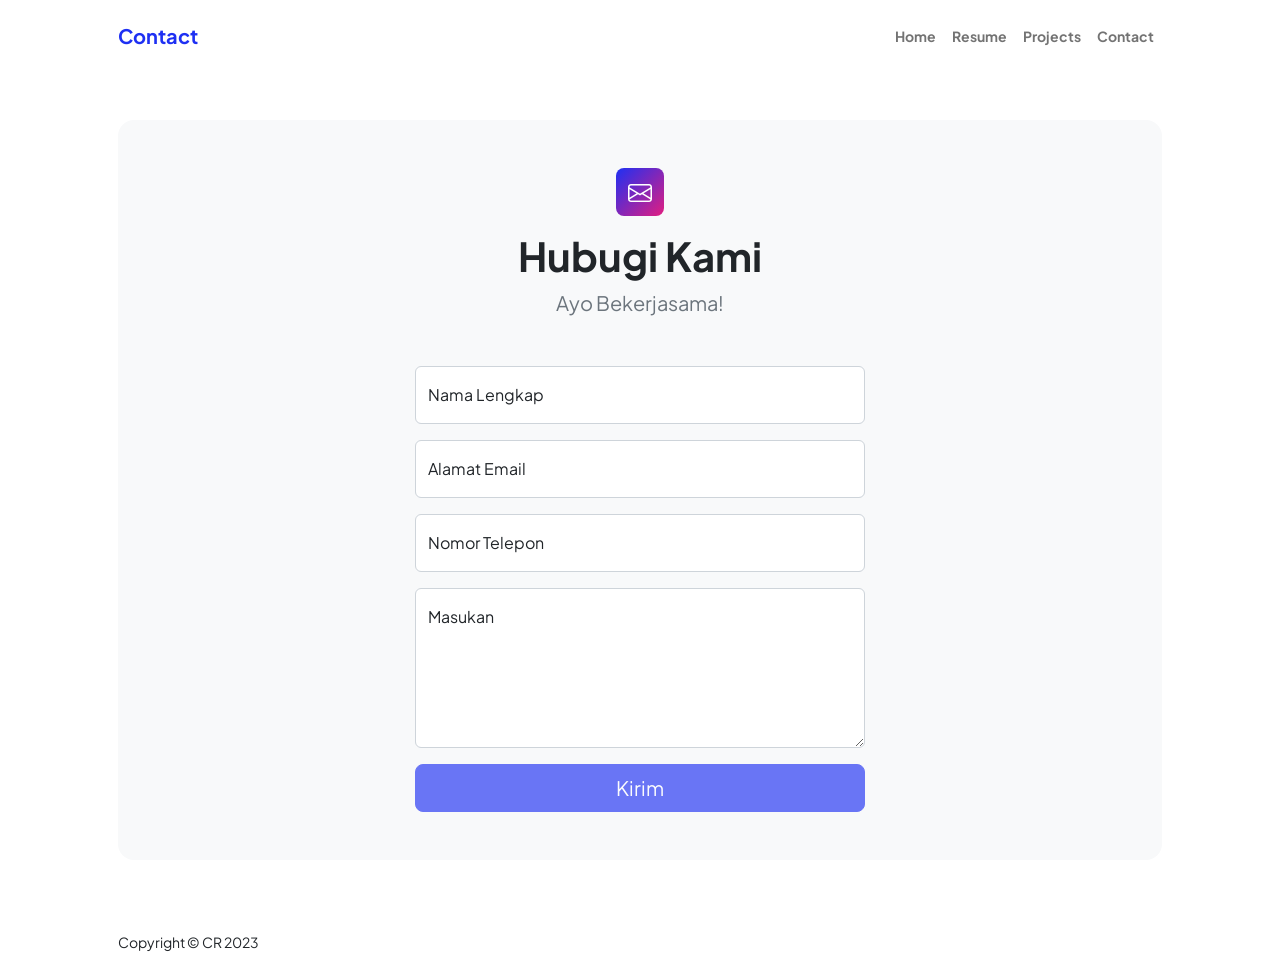
==== contact.html @ df4d93f1 "v1" ====
<!DOCTYPE html>
<html lang="en">
    <head>
        <meta charset="utf-8" />
        <meta name="viewport" content="width=device-width, initial-scale=1, shrink-to-fit=no" />
        <meta name="description" content />
        <meta name="author" content />
        <title>Contact</title>
        <!-- Favicon-->
        <link rel="icon" type="image/x-icon" href="[data-uri]" />
        <!-- Custom Google font-->
        <link rel="preconnect" href="https://fonts.googleapis.com" />
        <link rel="preconnect" href="https://fonts.gstatic.com" crossorigin />
        <link href="https://fonts.googleapis.com/css2?family=Plus+Jakarta+Sans:wght@100;200;300;400;500;600;700;800;900&amp;display=swap" rel="stylesheet" />
        <!-- Bootstrap icons-->
        <link href="https://cdn.jsdelivr.net/npm/bootstrap-icons@1.8.1/font/bootstrap-icons.css" rel="stylesheet" />
        <!-- Core theme CSS (includes Bootstrap)-->
        <link href="css/styles.css" rel="stylesheet" />
    </head>
    <body class="d-flex flex-column">
        <main class="flex-shrink-0">
            <!-- Navigation-->
            <nav class="navbar navbar-expand-lg navbar-light bg-white py-3">
                <div class="container px-5">
                    <a class="navbar-brand" href="index.html"><span class="fw-bolder text-primary">Contact</span></a>
                    <button class="navbar-toggler" type="button" data-bs-toggle="collapse" data-bs-target="#navbarSupportedContent" aria-controls="navbarSupportedContent" aria-expanded="false" aria-label="Toggle navigation"><span class="navbar-toggler-icon"></span></button>
                    <div class="collapse navbar-collapse" id="navbarSupportedContent">
                        <ul class="navbar-nav ms-auto mb-2 mb-lg-0 small fw-bolder">
                            <li class="nav-item"><a class="nav-link" href="index.html">Home</a></li>
                            <li class="nav-item"><a class="nav-link" href="resume.html">Resume</a></li>
                            <li class="nav-item"><a class="nav-link" href="projects.html">Projects</a></li>
                            <li class="nav-item"><a class="nav-link" href="contact.html">Contact</a></li>
                        </ul>
                    </div>
                </div>
            </nav>
            <!-- Page content-->
            <section class="py-5">
                <div class="container px-5">
                    <!-- Contact form-->
                    <div class="bg-light rounded-4 py-5 px-4 px-md-5">
                        <div class="text-center mb-5">
                            <div class="feature bg-primary bg-gradient-primary-to-secondary text-white rounded-3 mb-3"><i class="bi bi-envelope"></i></div>
                            <h1 class="fw-bolder">Hubugi Kami</h1>
                            <p class="lead fw-normal text-muted mb-0">Ayo Bekerjasama!</p>
                        </div>
                        <div class="row gx-5 justify-content-center">
                            <div class="col-lg-8 col-xl-6">
                                <!-- * * * * * * * * * * * * * * *-->
                                <!-- * * SB Forms Contact Form * *-->
                                <!-- * * * * * * * * * * * * * * *-->
                                <!-- This form is pre-integrated with SB Forms.-->
                                <!-- To make this form functional, sign up at-->
                                <!-- https://startbootstrap.com/solution/contact-forms-->
                                <!-- to get an API token!-->
                                <form id="contactForm" data-sb-form-api-token="API_TOKEN">
                                    <!-- Name input-->
                                    <div class="form-floating mb-3">
                                        <input class="form-control" id="name" type="text" placeholder="Enter your name..." data-sb-validations="required" />
                                        <label for="name">Nama Lengkap</label>
                                        <div class="invalid-feedback" data-sb-feedback="name:required">A name is required.</div>
                                    </div>
                                    <!-- Email address input-->
                                    <div class="form-floating mb-3">
                                        <input class="form-control" id="email" type="email" placeholder="name@example.com" data-sb-validations="required,email" />
                                        <label for="email"> Alamat Email </label>
                                        <div class="invalid-feedback" data-sb-feedback="email:required">An email is required.</div>
                                        <div class="invalid-feedback" data-sb-feedback="email:email">Email is not valid.</div>
                                    </div>
                                    <!-- Phone number input-->
                                    <div class="form-floating mb-3">
                                        <input class="form-control" id="phone" type="tel" placeholder="(123) 456-7890" data-sb-validations="required" />
                                        <label for="phone">Nomor Telepon</label>
                                        <div class="invalid-feedback" data-sb-feedback="phone:required">A phone number is required.</div>
                                    </div>
                                    <!-- Message input-->
                                    <div class="form-floating mb-3">
                                        <textarea class="form-control" id="message" type="text" placeholder="Enter your message here..." style="height: 10rem" data-sb-validations="required"></textarea>
                                        <label for="message">Masukan</label>
                                        <div class="invalid-feedback" data-sb-feedback="message:required">A message is required.</div>
                                    </div>
                                    <!-- Submit success message-->
                                    <!---->
                                    <!-- This is what your users will see when the form-->
                                    <!-- has successfully submitted-->
                                    <div class="d-none" id="submitSuccessMessage">
                                        <div class="text-center mb-3">
                                            <div class="fw-bolder">Pengiriman Formulir Sukses!</div>
                                            Untuk megaktifkan Formulir, silahkan Daftar di
                                            <br />
                                            <a href="https://inovindoacademy.com/">Inovindo Academy</a>
                                        </div>
                                    </div>
                                    <!-- Submit error message-->
                                    <!---->
                                    <!-- This is what your users will see when there is-->
                                    <!-- an error submitting the form-->
                                    <div class="d-none" id="submitErrorMessage"><div class="text-center text-danger mb-3">Error sending message!</div></div>
                                    <!-- Submit Button-->
                                    <div class="d-grid"><button class="btn btn-primary btn-lg disabled" id="submitButton" type="submit">Kirim</button></div>
                                </form>
                            </div>
                        </div>
                    </div>
                </div>
            </section>
        </main>
        <!-- Footer-->
        <footer class="bg-white py-4 mt-auto">
            <div class="container px-5">
                <div class="row align-items-center justify-content-between flex-column flex-sm-row">
                    <div class="col-auto"><div class="small m-0">Copyright &copy; CR 2023</div></div>
                    <div class="col-auto">
                        
                    </div>
                </div>
            </div>
        </footer>
        <!-- Bootstrap core JS-->
        <script src="https://cdn.jsdelivr.net/npm/bootstrap@5.2.3/dist/js/bootstrap.bundle.min.js"></script>
        <!-- Core theme JS-->
        <script src="js/scripts.js"></script>
        <!-- * * * * * * * * * * * * * * * * * * * * * * * * * * * * * * * * * * * * * * * *-->
        <!-- * *                               SB Forms JS                               * *-->
        <!-- * * Activate your form at https://startbootstrap.com/solution/contact-forms * *-->
        <!-- * * * * * * * * * * * * * * * * * * * * * * * * * * * * * * * * * * * * * * * *-->
        <script src="https://cdn.startbootstrap.com/sb-forms-latest.js"></script>
    </body>
</html>
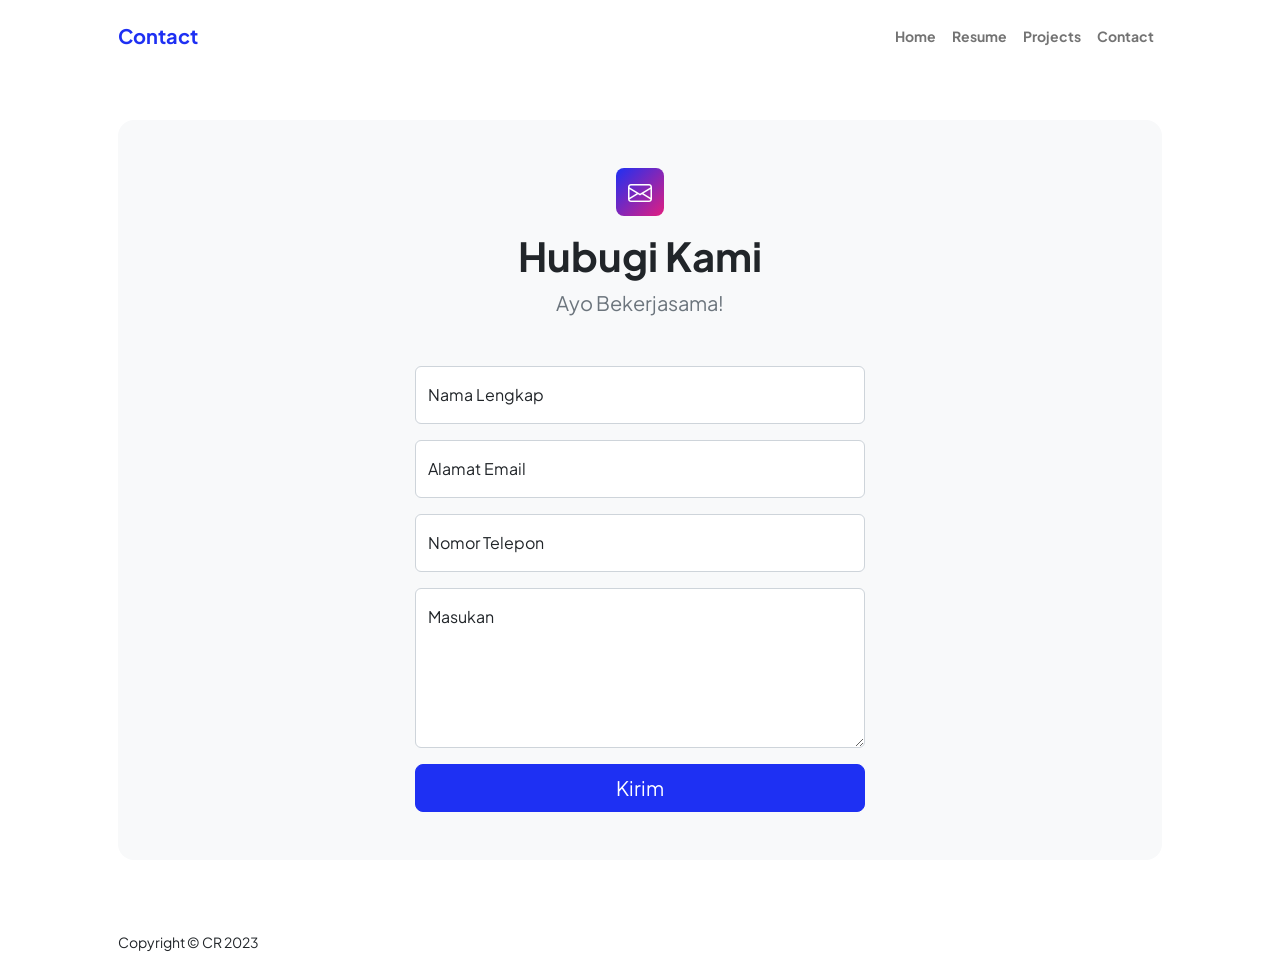
==== commit d7b804ed: "v2" ====
--- a/contact.html
+++ b/contact.html
@@ -51,7 +51,7 @@
                                 <!-- * * * * * * * * * * * * * * *-->
                                 <!-- This form is pre-integrated with SB Forms.-->
                                 <!-- To make this form functional, sign up at-->
-                                <!-- https://startbootstrap.com/solution/contact-forms-->
+                                 <!-- https://startbootstrap.com/solution/contact-forms--> 
                                 <!-- to get an API token!-->
                                 <form id="contactForm" data-sb-form-api-token="API_TOKEN">
                                     <!-- Name input-->
@@ -80,6 +80,14 @@
                                         <div class="invalid-feedback" data-sb-feedback="message:required">A message is required.</div>
                                     </div>
                                     <!-- Submit success message-->
+                                    <form id="contactForm" action="process_form.php" method="post">
+                                        <!-- Form fields -->
+                                        <!-- ... -->
+                                    
+                                        <!-- Submit Button-->
+                                        <div class="d-grid"><button class="btn btn-primary btn-lg" type="submit">Kirim</button></div>
+                                    </form>
+                                    
                                     <!---->
                                     <!-- This is what your users will see when the form-->
                                     <!-- has successfully submitted-->
@@ -97,8 +105,7 @@
                                     <!-- an error submitting the form-->
                                     <div class="d-none" id="submitErrorMessage"><div class="text-center text-danger mb-3">Error sending message!</div></div>
                                     <!-- Submit Button-->
-                                    <div class="d-grid"><button class="btn btn-primary btn-lg disabled" id="submitButton" type="submit">Kirim</button></div>
-                                </form>
+                                   </form>
                             </div>
                         </div>
                     </div>
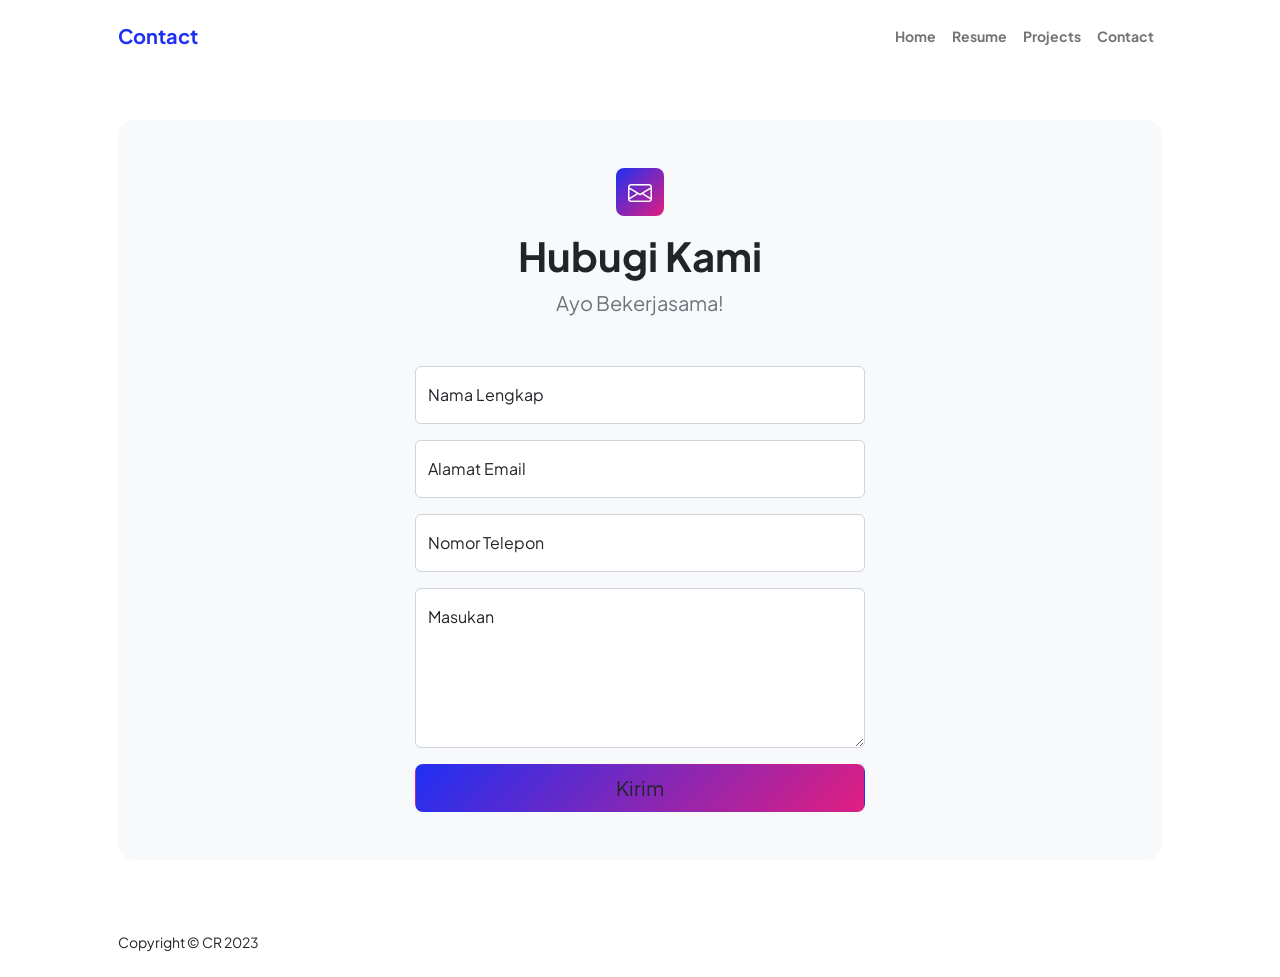
==== commit 2f3cd05c: "v3" ====
--- a/contact.html
+++ b/contact.html
@@ -85,7 +85,7 @@
                                         <!-- ... -->
                                     
                                         <!-- Submit Button-->
-                                        <div class="d-grid"><button class="btn btn-primary btn-lg" type="submit">Kirim</button></div>
+                                        <div class="d-grid"><button class="btn bg-gradient-primary-to-secondary btn-lg" type="submit">Kirim</button></div>
                                     </form>
                                     
                                     <!---->
